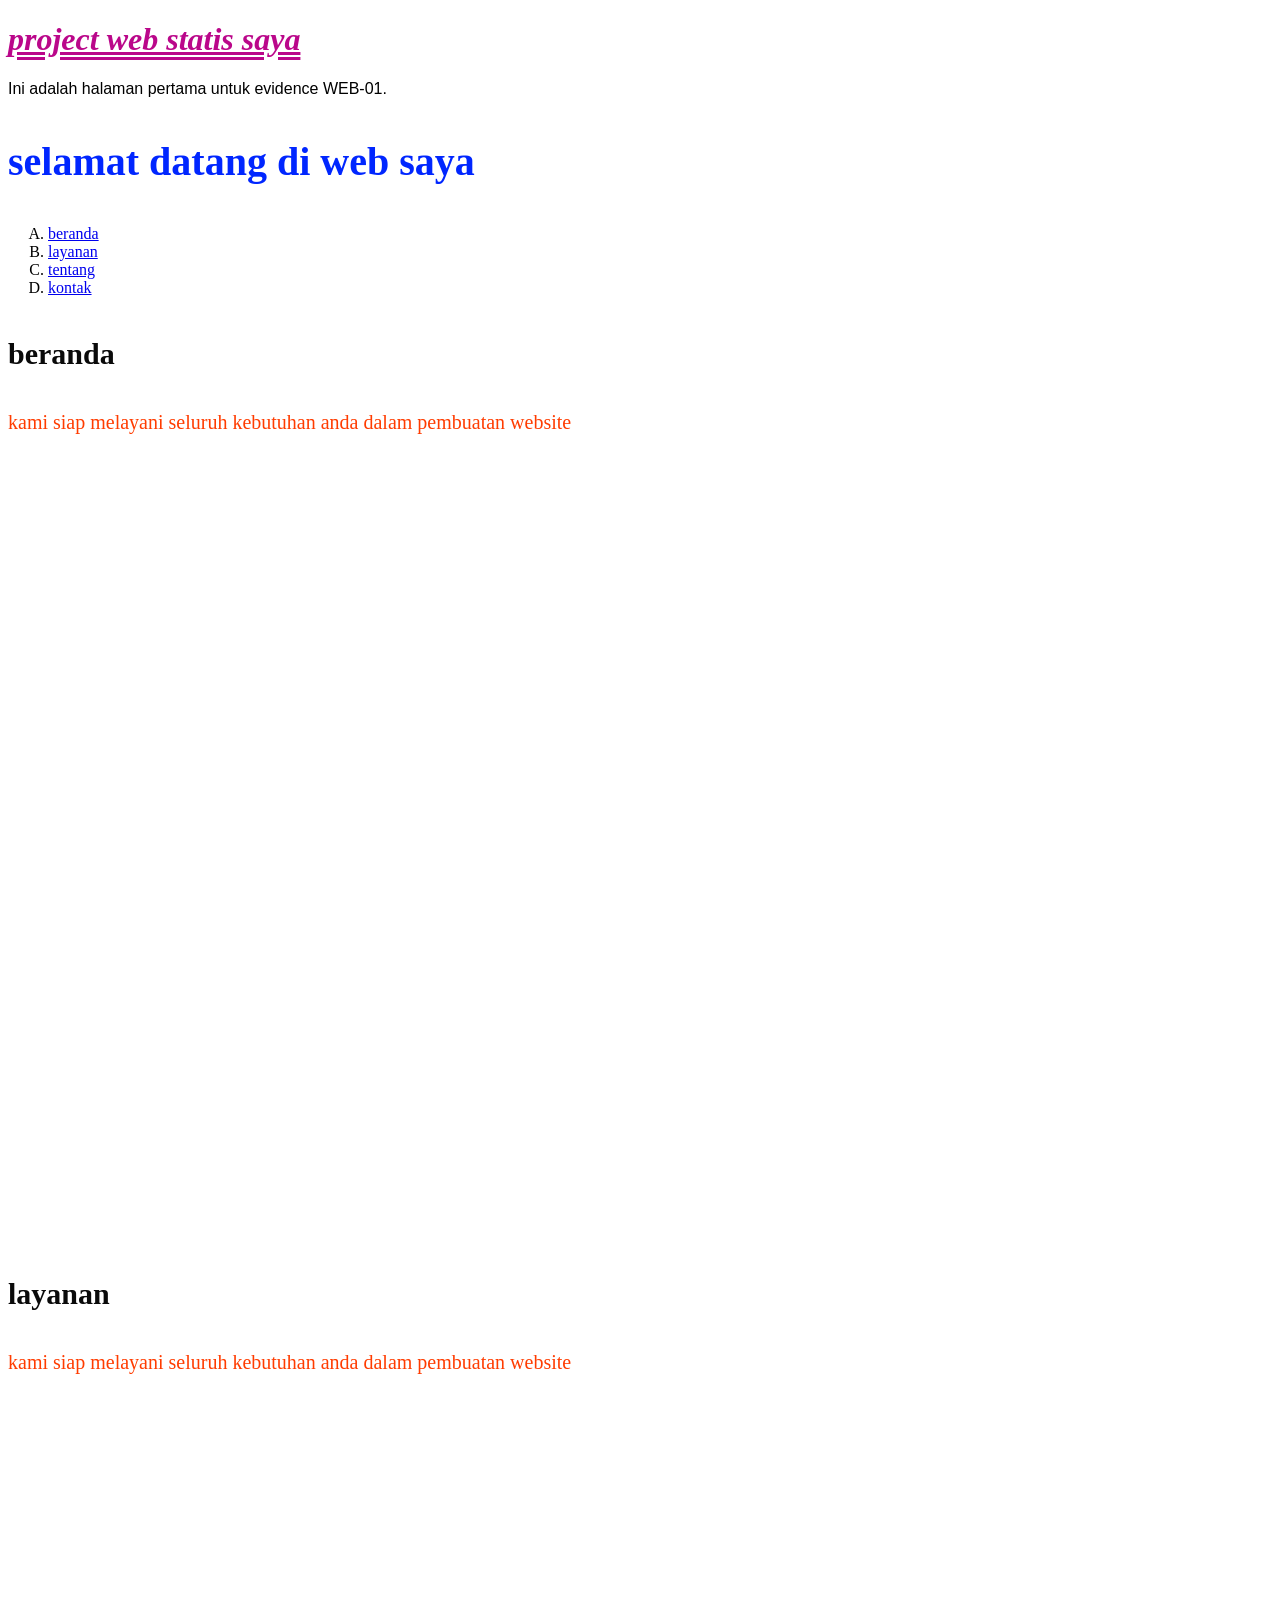
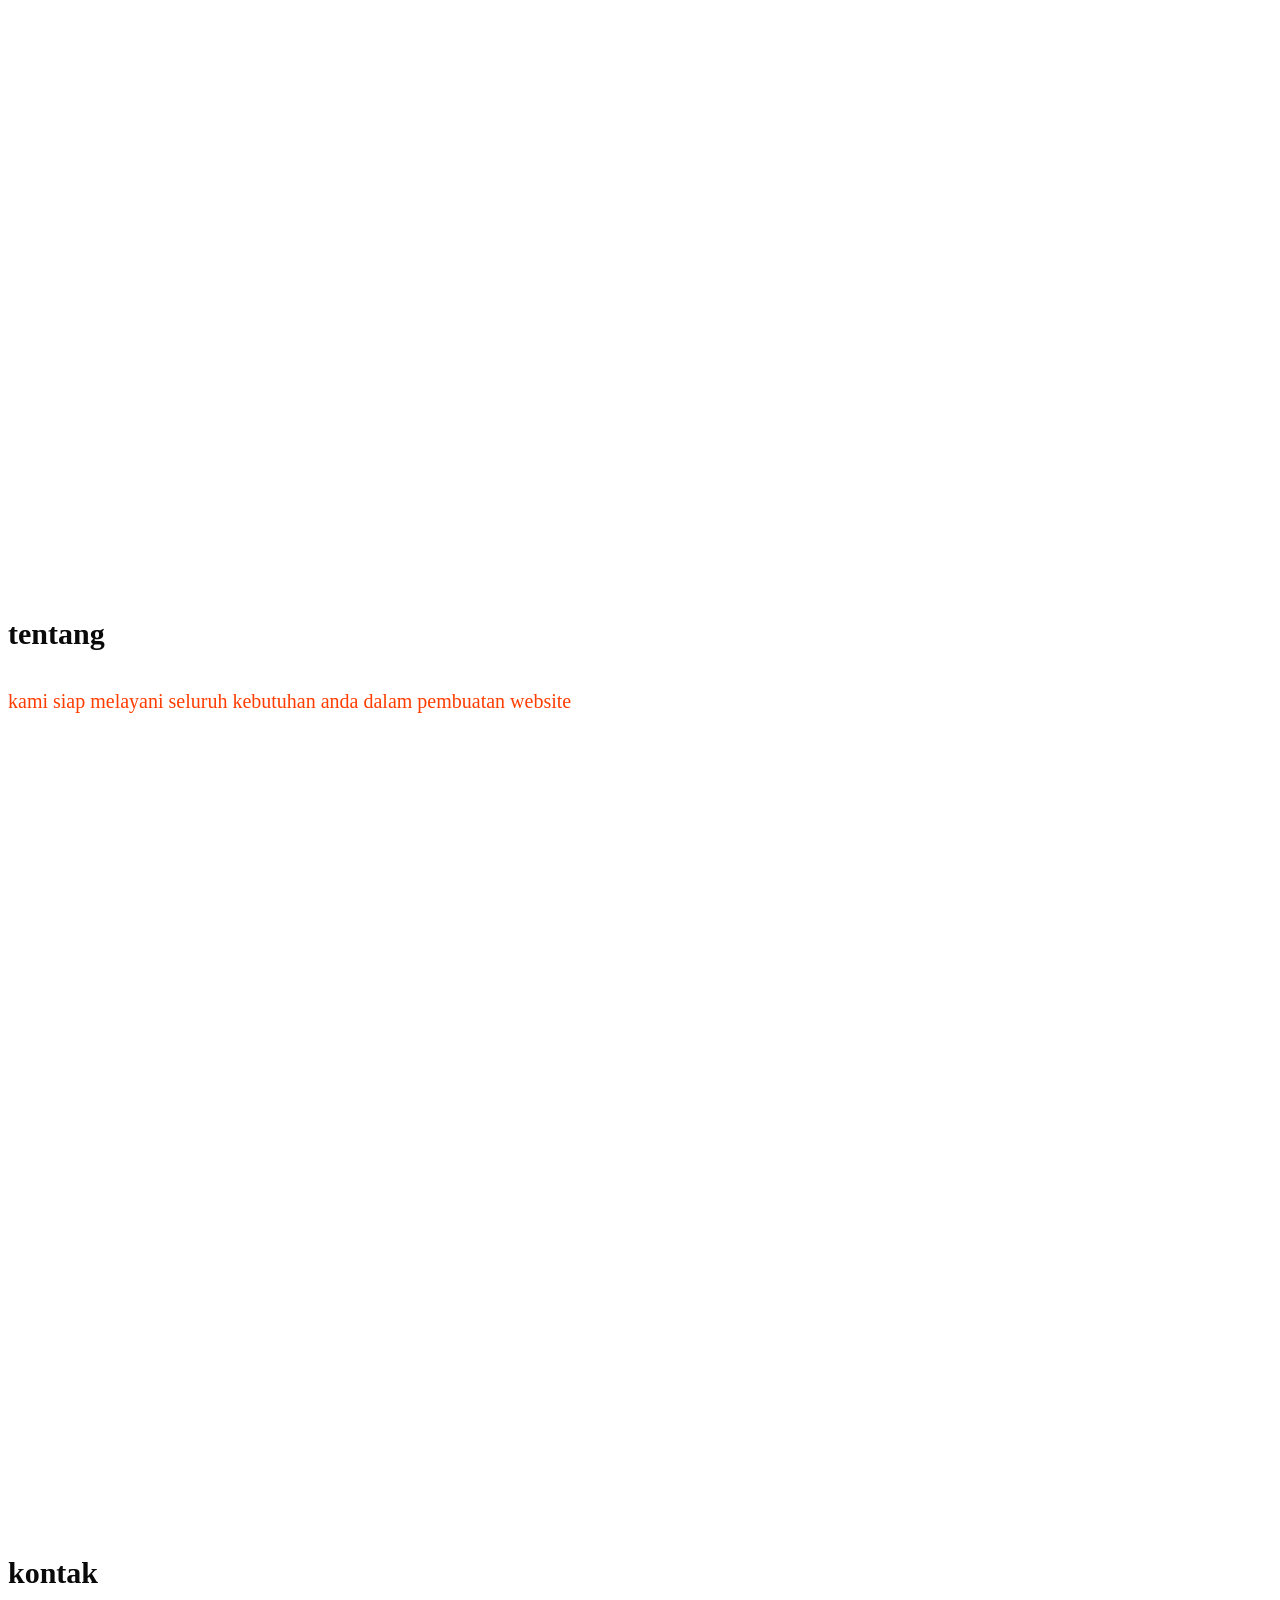
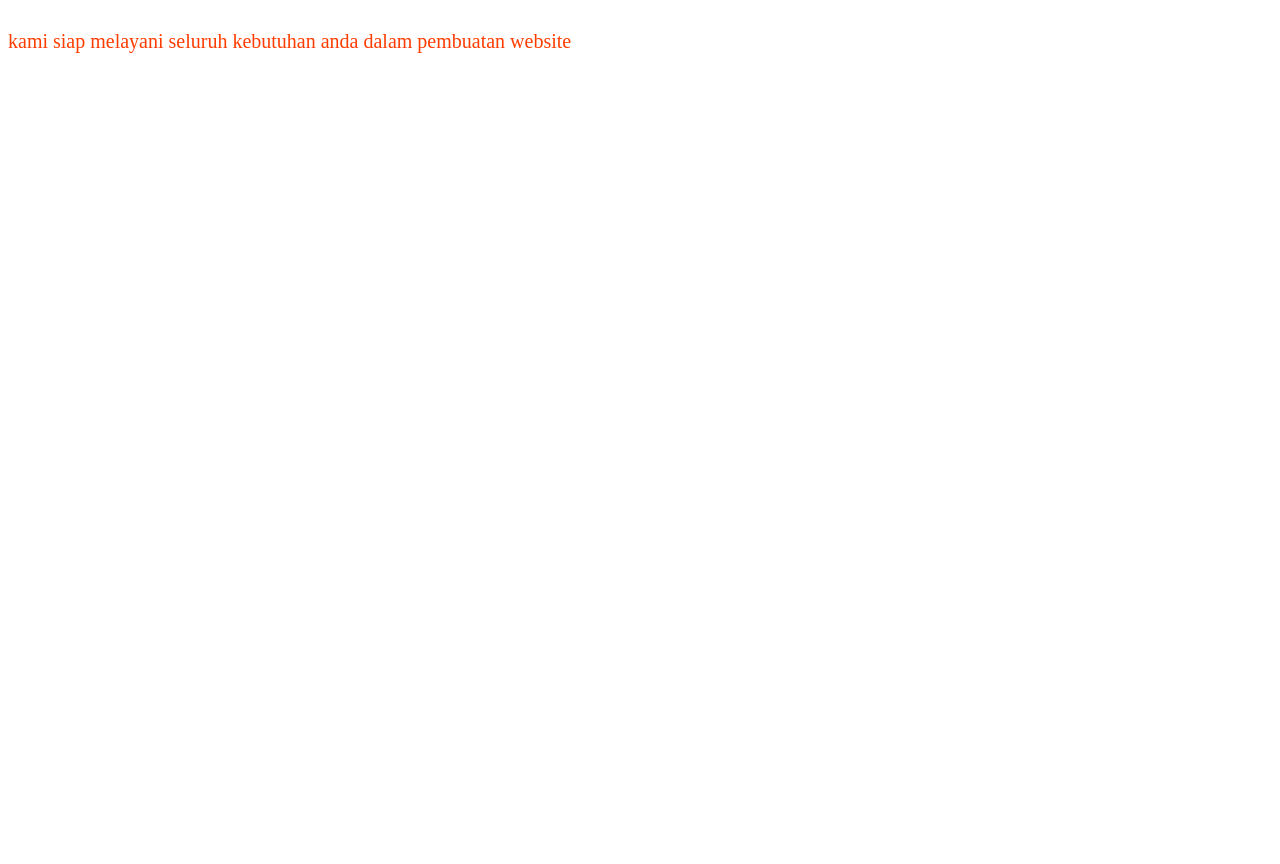
==== index.html @ 2f03455a "pertama: seluruh file saya" ====
<!DOCTYPE html>
<html lang="en">

<head>
    <meta charset="UTF-8">
    <meta name="viewport" content="width=device-width, initial-scale=1.0">
    <title>Project Web Statis agus </title>
    <link rel="stylesheet" href="css/style.css" />
 <style>
        p {
            font-family: 'Franklin Gothic Medium', 'Arial Narrow', Arial, sans-serif;
        }
        h1 {
            text-decoration: double underline ;
        }
    </style> 
</head>

<body>
    <h1 style="color:rgb(186, 7, 138); font-style:italic;">
        project web statis saya </h1>
    <p>Ini adalah halaman pertama untuk evidence WEB-01.</p> 
    <header>
        <h3>selamat datang di web saya</h3>
    </header>
    <nav>
        <ol type="A">
            <li><a href="#beranda">beranda</a></li>
            <li><a href="#layanan">layanan</a></li>
            <li><a href="#tentang">tentang</a></li>
            <li><a href="#kontak">kontak</a></li>
        </ol>
    <nav>




    <main>
        <section id="beranda">
            <h4>beranda</h4>
            <article>kami siap melayani seluruh kebutuhan anda dalam pembuatan website</article>
        </section>
        <section id="layanan">
            <h4>layanan</h4>
            <article>kami siap melayani seluruh kebutuhan anda dalam pembuatan website</article>
        </section>
        <section id="tentang">
            <h4>tentang</h4>
            <article>kami siap melayani seluruh kebutuhan anda dalam pembuatan website</article>
        </section>
        <section id="kontak">
            <h4>kontak</h4>
            <article>kami siap melayani seluruh kebutuhan anda dalam pembuatan website</article>
        </section>
    </main> 



</body>

</html>
---- css/style.css ----
/* p {
font-size: 50px ;
color:rgb(143,5,241);
}  */

    
     /* projrk web statis */



 section {
    min-height: 100vh;
}
h4 { font-size: 30px;
      color: rgb(10, 10, 10);
}
article{ font-size: 20px;
      color: rgb(255, 60, 0);
}
h3  { font-size: 40px;
      color: rgb(0, 38, 255);}   
   




/* PLEXBOX */
  


/* section {
      min-height: 100vh;
}
.kotakputih{
      width: 290px;
      height: 240px;
      background-color:white;
      display: flex;
      justify-content: space-around;
      align-items: flex-start,;
      border-style: solid;
      border-width: 2px;
      border-color: black;
      flex-direction: row;
      flex-wrap: wrap;
}
.kotakmerah {
      width: 30px;
      height: 50px;
      background-color: red;
      border-style: solid;
      flex-direction: row;
      border-width: 2px;
}
.kotakbiru {
      width: 200px;
      height: 50px;
      background-color:blue;
      border-style: solid;
      flex-direction: row;
      border-width: 2px;
}
.kotakkuning  {
      width: 30px;
      height: 50px;
      background-color: rgb(255, 221, 0);
      border-style: solid;
      flex-direction: row;
      border-width: 2px;
}   
.kotakmerah1 {
      width: 170px;
      height: 50px;
      background-color: red;
      border-style: solid;
      flex-direction: row;
      border-width: 2px;
}
.kotakbiru2 {
      width: 30px;
      height: 50px;
      background-color:blue;
      border-style: solid;
      flex-direction: row;
      border-width: 2px;
}
.kotakkuning3  {
      width: 70px;
      height: 50px;
      background-color: rgb(255, 221, 0);
      border-style: solid;
      flex-direction: row;
      border-width: 2px;
}   
.kotakmerah4 {
      width: 30px;
      height: 50px;
      background-color: red;
      border-style: solid;
      flex-direction: row;
      border-width: 2px;
}
.kotakbiru5 {
      width: 60px;
      height: 50px;
      background-color:blue;
      border-style: solid;
      flex-direction: row;
      border-width: 2px;
}
.kotakkuning6  {
      width: 170px;
      height: 50px;
      background-color: rgb(255, 221, 0);
      border-style: solid;
      flex-direction: row;
      border-width: 2px;
}   
.kotakmerah7 {
      width: 60px;
      height: 50px;
      background-color: red;
      border-style: solid;
      flex-direction: row;
      border-width: 2px;
}
.kotakbiru8 {
      width: 30px;
      height: 50px;
      background-color:blue;
      border-style: solid;
      flex-direction: row;
      border-width: 2px;
}
.kotakkuning9  {
      width: 60px;
      height: 50px;
      background-color: rgb(255, 221, 0);
      border-style: solid;
      flex-direction: row;
      border-width: 2px;
}   
.kotakbiru10 {
      width: 30px;
      height: 50px;
      background-color:blue;
      border-style: solid;
      flex-direction: row;
      border-width: 2px;
}
.kotakkuning11 {
      width: 60px;
      height: 50px;
      background-color: rgb(255, 221, 0);
      border-style: solid;
      flex-direction: row;
      border-width: 2px;
}     */




        /* TOKO BUKU */
 


        /* {
            margin: 0;
            padding: 0;
            box-sizing: border-box;
            font-family; 'Segoe UI';
        }

        body {
            background-color: #fff;
            color: #333;
            line-height: 1.6;
        }
        header {
            display: flex;
            justify-content: space-between;
            align-items: center;
            padding: 15px 40px;
            border-bottom: 1px solid #e0e0e0;
        }

        header h1 {
            font-size: 18px;
            font-weight: 600;
        }

        nav a {
            text-decoration: none;
            color: #1a5fa3;
            margin-left: 20px;
            font-size: 15px;
        }

        nav a:hover {
            text-decoration: underline;
        }
        main {
            padding: 30px 40px;
            max-width: 1000px;
            margin: auto;
        }

        main h2 {
            font-size: 22px;
            margin-bottom: 10px;
        }

        main p {
            color: #555;
            margin-bottom: 20px;
        }

    
        .kategori {
            margin-bottom: 25px;
        }

        .kategori h3 {
            font-size: 16px;
            margin-bottom: 8px;
        }

        .kategori ul {
            margin-left: 20px;
        }

        .kategori li {
            color: #555;
            margin-bottom: 5px;
        }

     
        .buku-pilihan h3 {
            font-size: 16px;
            margin-bottom: 15px;
        }

        .grid-buku {
            display: grid;
            grid-template-columns: repeat(3, 1fr);
            gap: 20px;
        }

        .card {
            background-color: #f9f9f9;
            padding: 15px;
            border-radius: 8px;
        }

        .card h4 {
            font-size: 15px;
            margin-bottom: 5px;
        }

        .card p {
            font-size: 14px;
            color: #666;
            margin-bottom: 12px;
        }

        .btn-beli {
            width: 100%;
            padding: 8px;
            border: 1px solid #ccc;
            background-color: #fff;
            border-radius: 6px;
            cursor: pointer;
            font-size: 14px;
        }

        .btn-beli:hover {
            background-color: #f0f0f0;
        }
        footer {
            text-align: center;
            padding: 15px;
            border-top: 1px solid #e0e0e0;
            font-size: 13px;
            color: #777;
            margin-top: 30px;
        }
     */
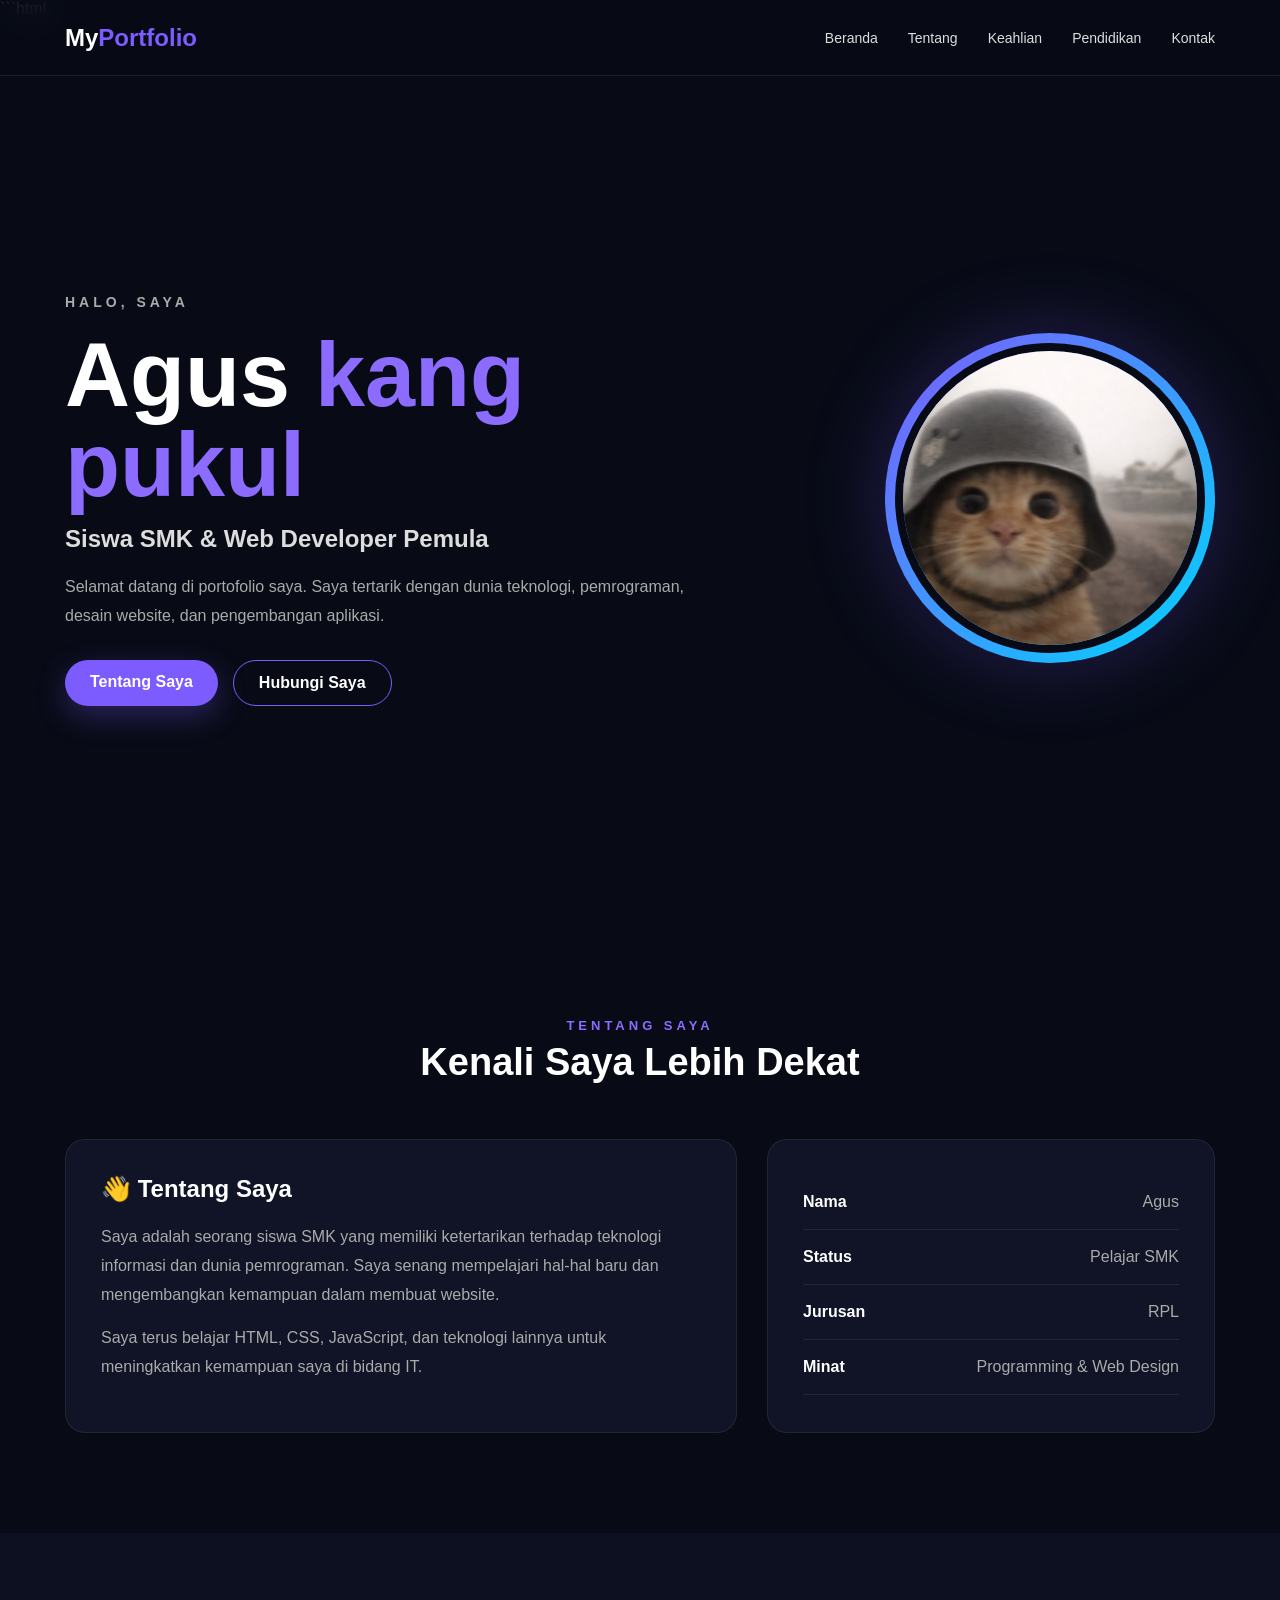
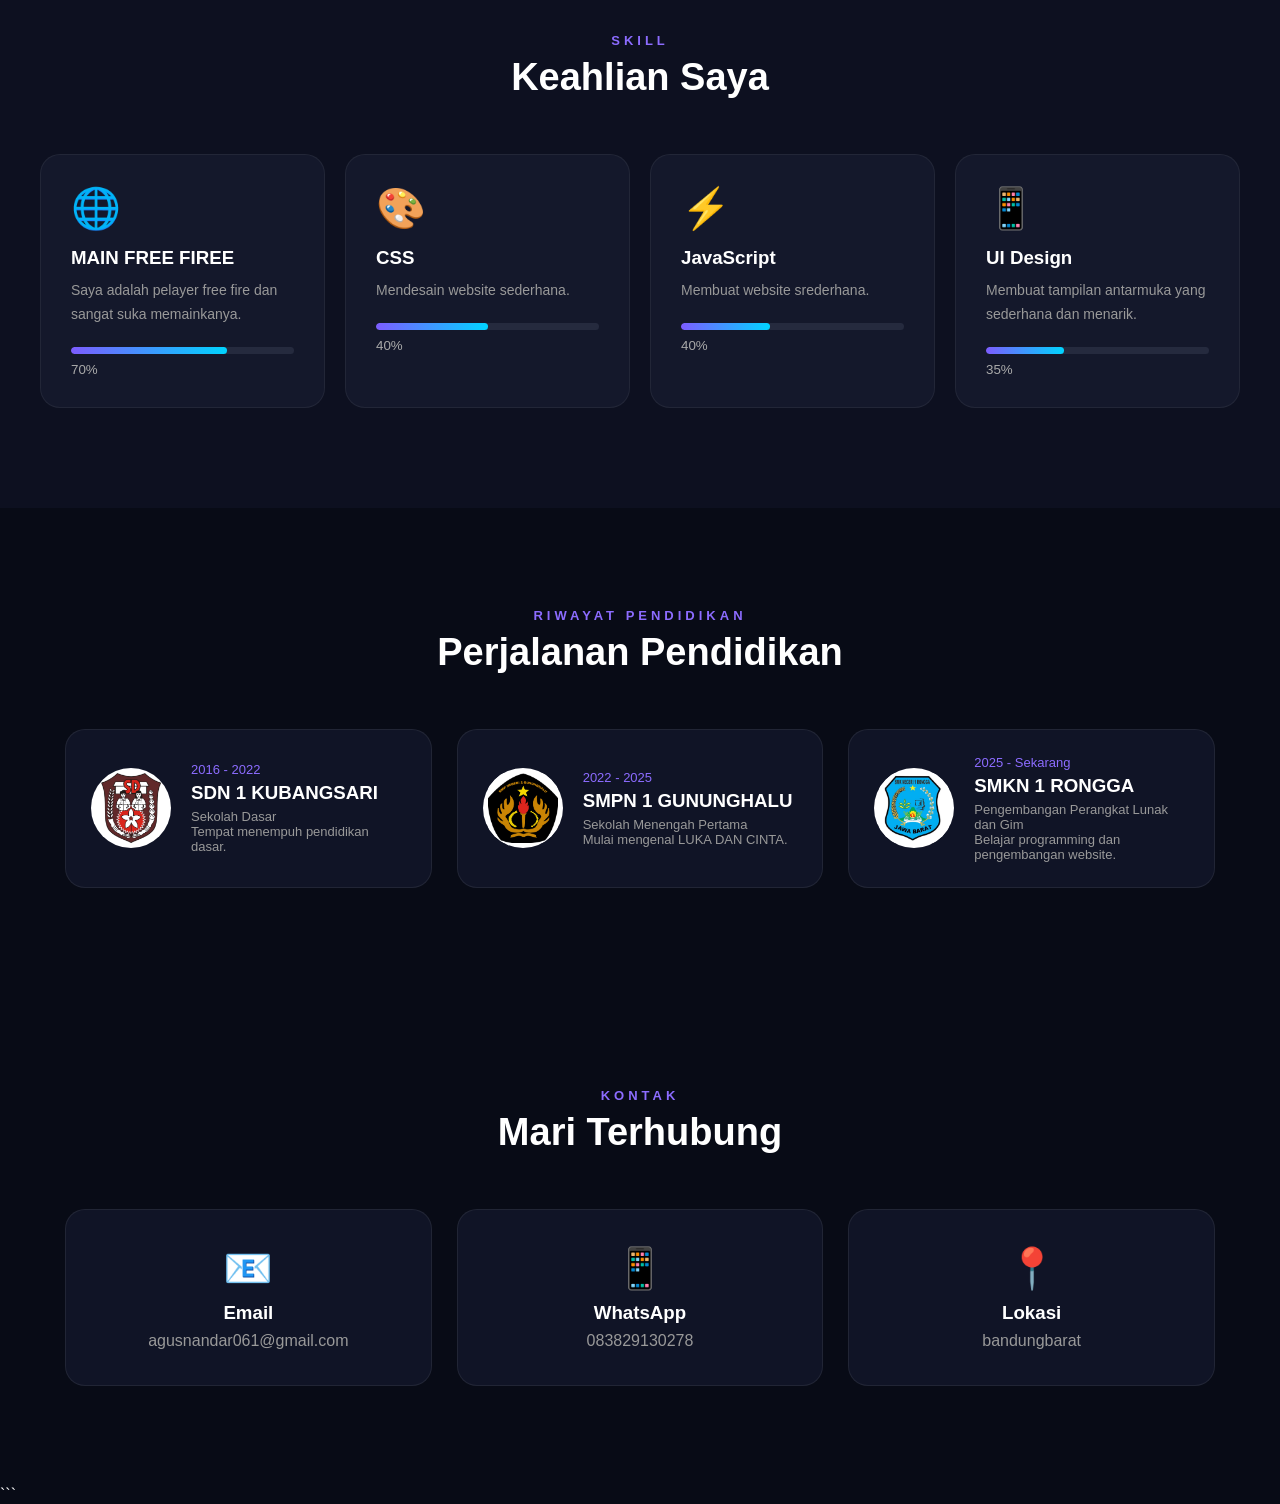
==== commit 82fabee5: "Rename portfolio.html to index.html" ====
--- a/index.html
+++ b/index.html
@@ -1,62 +1,252 @@
+```html
 <!DOCTYPE html>
-<html lang="en">
-
+<html lang="id">
 <head>
     <meta charset="UTF-8">
     <meta name="viewport" content="width=device-width, initial-scale=1.0">
-    <title>Project Web Statis agus </title>
-    <link rel="stylesheet" href="css/style.css" />
- <style>
-        p {
-            font-family: 'Franklin Gothic Medium', 'Arial Narrow', Arial, sans-serif;
-        }
-        h1 {
-            text-decoration: double underline ;
-        }
-    </style> 
+    <title>Portofolio Saya</title>
+
+    <!-- Google Font -->
+    <link rel="preconnect" href="https://fonts.googleapis.com">
+    <link rel="preconnect" href="https://fonts.gstatic.com" crossorigin>
+    <link href="https://fonts.googleapis.com/css2?family=Poppins:wght@300;400;500;600;700;800&display=swap" rel="stylesheet">
+
+    <!-- CSS -->
+    <link rel="stylesheet" href="css/potopolio.css">
 </head>
 
 <body>
-    <h1 style="color:rgb(186, 7, 138); font-style:italic;">
-        project web statis saya </h1>
-    <p>Ini adalah halaman pertama untuk evidence WEB-01.</p> 
+
+    <!-- Navbar -->
     <header>
-        <h3>selamat datang di web saya</h3>
+        <nav class="navbar">
+            <div class="logo">My<span>Portfolio</span></div>
+
+            <ul class="nav-menu">
+                <li><a href="#home">Beranda</a></li>
+                <li><a href="#about">Tentang</a></li>
+                <li><a href="#skills">Keahlian</a></li>
+                <li><a href="#education">Pendidikan</a></li>
+                <li><a href="#contact">Kontak</a></li>
+            </ul>
+        </nav>
     </header>
-    <nav>
-        <ol type="A">
-            <li><a href="#beranda">beranda</a></li>
-            <li><a href="#layanan">layanan</a></li>
-            <li><a href="#tentang">tentang</a></li>
-            <li><a href="#kontak">kontak</a></li>
-        </ol>
-    <nav>
-
-
-
-
-    <main>
-        <section id="beranda">
-            <h4>beranda</h4>
-            <article>kami siap melayani seluruh kebutuhan anda dalam pembuatan website</article>
-        </section>
-        <section id="layanan">
-            <h4>layanan</h4>
-            <article>kami siap melayani seluruh kebutuhan anda dalam pembuatan website</article>
-        </section>
-        <section id="tentang">
-            <h4>tentang</h4>
-            <article>kami siap melayani seluruh kebutuhan anda dalam pembuatan website</article>
-        </section>
-        <section id="kontak">
-            <h4>kontak</h4>
-            <article>kami siap melayani seluruh kebutuhan anda dalam pembuatan website</article>
-        </section>
-    </main> 
-
-
+
+    <!-- Hero -->
+    <section id="home" class="hero">
+        <div class="hero-text">
+            <p class="small-title">HALO, SAYA</p>
+
+            <h1>Agus <span>kang pukul</span></h1>
+
+            <h2>Siswa SMK & Web Developer Pemula</h2>
+
+            <p>
+                Selamat datang di portofolio saya.
+                Saya tertarik dengan dunia teknologi, pemrograman,
+                desain website, dan pengembangan aplikasi.
+            </p>
+
+            <div class="hero-buttons">
+                <a href="#about" class="btn primary">Tentang Saya</a>
+                <a href="#contact" class="btn secondary">Hubungi Saya</a>
+            </div>
+        </div>
+
+        <div class="hero-image">
+            <div class="image-circle">
+                <img src="assets/img/download (11).jfif" alt="Foto Profil">
+            </div>
+        </div>
+    </section>
+
+    <!-- Tentang -->
+    <section id="about" class="section">
+        <div class="section-title">
+            <p>TENTANG SAYA</p>
+            <h2>Kenali Saya Lebih Dekat</h2>
+        </div>
+
+        <div class="about-content">
+            <div class="about-card">
+                <h3>👋 Tentang Saya</h3>
+
+                <p>
+                    Saya adalah seorang siswa SMK yang memiliki ketertarikan
+                    terhadap teknologi informasi dan dunia pemrograman.
+                    Saya senang mempelajari hal-hal baru dan mengembangkan
+                    kemampuan dalam membuat website.
+                </p>
+
+                <p>
+                    Saya terus belajar HTML, CSS, JavaScript, dan teknologi
+                    lainnya untuk meningkatkan kemampuan saya di bidang IT.
+                </p>
+            </div>
+
+            <div class="info-card">
+                <div class="info">
+                    <strong>Nama</strong>
+                    <span>Agus</span>
+                </div>
+
+                <div class="info">
+                    <strong>Status</strong>
+                    <span>Pelajar SMK</span>
+                </div>
+
+                <div class="info">
+                    <strong>Jurusan</strong>
+                    <span>RPL</span>
+                </div>
+
+                <div class="info">
+                    <strong>Minat</strong>
+                    <span>Programming & Web Design</span>
+                </div>
+            </div>
+        </div>
+    </section>
+
+    <!-- Keahlian -->
+    <section id="skills" class="section dark-section">
+        <div class="section-title">
+            <p>SKILL</p>
+            <h2>Keahlian Saya</h2>
+        </div>
+
+        <div class="skills-container">
+
+            <div class="skill-card">
+                <div class="skill-icon">🌐</div>
+                <h3>MAIN FREE FIREE</h3>
+                <p>Saya adalah pelayer free fire dan sangat suka memainkanya.</p>
+
+                <div class="progress">
+                    <span style="width: 70%;"></span>
+                </div>
+                <small>70%</small>
+            </div>
+
+            <div class="skill-card">
+                <div class="skill-icon">🎨</div>
+                <h3>CSS</h3>
+                <p>Mendesain website sederhana.</p>
+
+                <div class="progress">
+                    <span style="width: 50%;"></span>
+                </div>
+                <small>40%</small>
+            </div>
+
+            <div class="skill-card">
+                <div class="skill-icon">⚡</div>
+                <h3>JavaScript</h3>
+                <p>Membuat website srederhana.</p>
+
+                <div class="progress">
+                    <span style="width: 40%;"></span>
+                </div>
+                <small>40%</small>
+            </div>
+
+            <div class="skill-card">
+                <div class="skill-icon">📱</div>
+                <h3>UI Design</h3>
+                <p>Membuat tampilan antarmuka yang sederhana dan menarik.</p>
+
+                <div class="progress">
+                    <span style="width: 35%;"></span>
+                </div>
+                <small>35%</small>
+            </div>
+
+        </div>
+    </section>
+
+    <!-- Pendidikan -->
+    <section id="education" class="section">
+        <div class="section-title">
+            <p>RIWAYAT PENDIDIKAN</p>
+            <h2>Perjalanan Pendidikan</h2>
+        </div>
+
+        <div class="education-container">
+
+            <div class="education-card">
+                <div class="school-logo">
+                    <img src="assets/img/download (122).png" alt="Logo SD">
+                </div>
+
+                <div>
+                    <span class="year">2016 - 2022</span>
+                    <h3>SDN 1 KUBANGSARI</h3>
+                    <p>Sekolah Dasar</p>
+                    <p>Tempat menempuh pendidikan dasar.</p>
+                </div>
+            </div>
+
+            <div class="education-card">
+                <div class="school-logo">
+                    <img src="assets - Copy/img/imagessssss.png" alt="Logo SMP">
+                </div>
+
+                <div>
+                    <span class="year">2022 - 2025</span>
+                    <h3>SMPN 1 GUNUNGHALU</h3>
+                    <p>Sekolah Menengah Pertama</p>
+                    <p>Mulai mengenal LUKA DAN CINTA.</p>
+                </div>
+            </div>
+
+            <div class="education-card">
+                <div class="school-logo">
+                    <img src="assets/img/images (1).jfif" alt="Logo SMK">
+                </div>
+
+                <div>
+                    <span class="year">2025 - Sekarang</span>
+                    <h3>SMKN 1 RONGGA</h3>
+                    <p>Pengembangan Perangkat Lunak dan Gim</p>
+                    <p>Belajar programming dan pengembangan website.</p>
+                </div>
+            </div>
+
+        </div>
+    </section>
+
+    <!-- Kontak -->
+    <section id="contact" class="section contact-section">
+        <div class="section-title">
+            <p>KONTAK</p>
+            <h2>Mari Terhubung</h2>
+        </div>
+
+        <div class="contact-container">
+
+            <div class="contact-card">
+                <div class="contact-icon">📧</div>
+                <h3>Email</h3>
+                <p>agusnandar061@gmail.com</p>
+            </div>
+
+            <div class="contact-card">
+                <div class="contact-icon">📱</div>
+                <h3>WhatsApp</h3>
+                <p>083829130278</p>
+            </div>
+
+            <div class="contact-card">
+                <div class="contact-icon">📍</div>
+                <h3>Lokasi</h3>
+                <p>bandungbarat</p>
+            </div>
+
+        </div>
+    </section>
+
+   
 
 </body>
-
-</html>  
-
+</html>
+```
--- a/css/potopolio.css
+++ b/css/potopolio.css
@@ -0,0 +1,486 @@
+
+* {
+    margin: 0;
+    padding: 0;
+    box-sizing: border-box;
+    scroll-behavior: smooth;
+}
+
+body {
+    font-family: "Poppins", sans-serif;
+    background: #080b16;
+    color: #fff;
+}
+
+/* ================= NAVBAR ================= */
+
+header {
+    position: fixed;
+    width: 100%;
+    top: 0;
+    z-index: 1000;
+    background: rgba(8, 11, 22, 0.85);
+    backdrop-filter: blur(15px);
+    border-bottom: 1px solid rgba(255,255,255,0.08);
+}
+
+.navbar {
+    max-width: 1200px;
+    margin: auto;
+    height: 75px;
+    display: flex;
+    justify-content: space-between;
+    align-items: center;
+    padding: 0 25px;
+}
+
+.logo {
+    font-size: 24px;
+    font-weight: 800;
+}
+
+.logo span {
+    color: #7c5cff;
+}
+
+.nav-menu {
+    display: flex;
+    gap: 30px;
+    list-style: none;
+}
+
+.nav-menu a {
+    color: #ddd;
+    text-decoration: none;
+    font-size: 14px;
+    transition: .3s;
+}
+
+.nav-menu a:hover {
+    color: #8c6cff;
+}
+
+/* ================= HERO ================= */
+
+.hero {
+    min-height: 100vh;
+    max-width: 1200px;
+    margin: auto;
+    padding: 130px 25px 70px;
+
+    display: flex;
+    align-items: center;
+    justify-content: space-between;
+    gap: 60px;
+}
+
+.hero-text {
+    max-width: 650px;
+    animation: slideLeft 1s ease;
+}
+
+.small-title {
+    color: #8c6cff;
+    letter-spacing: 4px;
+    font-size: 14px;
+    font-weight: 600;
+}
+
+.hero h1 {
+    font-size: clamp(50px, 8vw, 90px);
+    line-height: 1;
+    margin: 15px 0;
+}
+
+.hero h1 span {
+    color: #8c6cff;
+}
+
+.hero h2 {
+    font-size: 24px;
+    color: #ddd;
+    margin-bottom: 20px;
+}
+
+.hero p {
+    color: #aaa;
+    line-height: 1.8;
+}
+
+.hero-buttons {
+    display: flex;
+    gap: 15px;
+    margin-top: 30px;
+}
+
+.btn {
+    display: inline-block;
+    padding: 13px 25px;
+    border-radius: 30px;
+    text-decoration: none;
+    font-weight: 600;
+    transition: .3s;
+}
+
+.primary {
+    background: #7c5cff;
+    color: white;
+    box-shadow: 0 10px 30px rgba(124,92,255,.3);
+}
+
+.primary:hover {
+    transform: translateY(-4px);
+}
+
+.secondary {
+    border: 1px solid #7c5cff;
+    color: white;
+}
+
+.secondary:hover {
+    background: #7c5cff;
+}
+
+.hero-image {
+    animation: floating 4s ease-in-out infinite;
+}
+
+.image-circle {
+    width: 330px;
+    height: 330px;
+    padding: 10px;
+    border-radius: 50%;
+    background: linear-gradient(135deg, #7c5cff, #00d4ff);
+    box-shadow: 0 0 80px rgba(124,92,255,.25);
+}
+
+.image-circle img {
+    width: 100%;
+    height: 100%;
+    border-radius: 50%;
+    object-fit: cover;
+    border: 8px solid #080b16;
+}
+
+/* ================= SECTION ================= */
+
+.section {
+    max-width: 1200px;
+    margin: auto;
+    padding: 100px 25px;
+}
+
+.section-title {
+    text-align: center;
+    margin-bottom: 55px;
+}
+
+.section-title p {
+    color: #8c6cff;
+    font-size: 13px;
+    letter-spacing: 4px;
+    font-weight: 600;
+}
+
+.section-title h2 {
+    font-size: 38px;
+    margin-top: 8px;
+}
+
+/* ================= ABOUT ================= */
+
+.about-content {
+    display: grid;
+    grid-template-columns: 1.5fr 1fr;
+    gap: 30px;
+}
+
+.about-card,
+.info-card {
+    padding: 35px;
+    border-radius: 20px;
+    background: #101426;
+    border: 1px solid rgba(255,255,255,.07);
+}
+
+.about-card h3 {
+    margin-bottom: 20px;
+    font-size: 24px;
+}
+
+.about-card p {
+    color: #aaa;
+    line-height: 1.8;
+    margin-bottom: 15px;
+}
+
+.info {
+    padding: 18px 0;
+    display: flex;
+    justify-content: space-between;
+    border-bottom: 1px solid rgba(255,255,255,.08);
+}
+
+.info span {
+    color: #aaa;
+    text-align: right;
+}
+
+/* ================= SKILLS ================= */
+
+.dark-section {
+    max-width: none;
+    background: #0d1020;
+}
+
+.skills-container {
+    max-width: 1200px;
+    margin: auto;
+    display: grid;
+    grid-template-columns: repeat(4, 1fr);
+    gap: 20px;
+}
+
+.skill-card {
+    padding: 30px;
+    background: #14182b;
+    border-radius: 20px;
+    border: 1px solid rgba(255,255,255,.06);
+    transition: .4s;
+}
+
+.skill-card:hover {
+    transform: translateY(-10px);
+    border-color: #7c5cff;
+}
+
+.skill-icon {
+    font-size: 40px;
+    margin-bottom: 15px;
+}
+
+.skill-card h3 {
+    margin-bottom: 10px;
+}
+
+.skill-card p {
+    color: #999;
+    font-size: 14px;
+    line-height: 1.7;
+}
+
+.progress {
+    height: 7px;
+    background: #252a3e;
+    border-radius: 20px;
+    margin-top: 20px;
+    overflow: hidden;
+}
+
+.progress span {
+    height: 100%;
+    display: block;
+    background: linear-gradient(90deg, #7c5cff, #00d4ff);
+    border-radius: 20px;
+}
+
+.skill-card small {
+    display: block;
+    margin-top: 8px;
+    color: #aaa;
+}
+
+/* ================= EDUCATION ================= */
+
+.education-container {
+    display: grid;
+    grid-template-columns: repeat(3, 1fr);
+    gap: 25px;
+}
+
+.education-card {
+    display: flex;
+    align-items: center;
+    gap: 20px;
+    padding: 25px;
+    background: #101426;
+    border-radius: 20px;
+    border: 1px solid rgba(255,255,255,.07);
+    transition: .4s;
+}
+
+.education-card:hover {
+    transform: translateY(-8px);
+    box-shadow: 0 15px 40px rgba(0,0,0,.3);
+}
+
+.school-logo {
+    min-width: 80px;
+    height: 80px;
+    border-radius: 50%;
+    background: white;
+    display: flex;
+    justify-content: center;
+    align-items: center;
+    overflow: hidden;
+}
+
+.school-logo img {
+    width: 70px;
+    height: 70px;
+    object-fit: contain;
+}
+
+.year {
+    color: #8c6cff;
+    font-size: 13px;
+}
+
+.education-card h3 {
+    margin: 5px 0;
+}
+
+.education-card p {
+    color: #999;
+    font-size: 13px;
+}
+
+/* ================= CONTACT ================= */
+
+.contact-section {
+    text-align: center;
+}
+
+.contact-container {
+    display: grid;
+    grid-template-columns: repeat(3, 1fr);
+    gap: 25px;
+}
+
+.contact-card {
+    padding: 35px;
+    background: #101426;
+    border-radius: 20px;
+    border: 1px solid rgba(255,255,255,.07);
+    transition: .3s;
+}
+
+.contact-card:hover {
+    transform: translateY(-8px);
+    border-color: #7c5cff;
+}
+
+.contact-icon {
+    font-size: 40px;
+    margin-bottom: 10px;
+}
+
+.contact-card p {
+    color: #999;
+    margin-top: 8px;
+}
+
+/* ================= FOOTER ================= */
+
+footer {
+    text-align: center;
+    padding: 30px;
+    background: #050710;
+    color: #777;
+    font-size: 13px;
+}
+
+/* ================= ANIMATION ================= */
+
+@keyframes floating {
+    0%, 100% {
+        transform: translateY(0);
+    }
+
+    50% {
+        transform: translateY(-15px);
+    }
+}
+
+@keyframes slideLeft {
+    from {
+        opacity: 0;
+        transform: translateX(-50px);
+    }
+
+    to {
+        opacity: 1;
+        transform: translateX(0);
+    }
+}
+
+/* ================= RESPONSIVE ================= */
+
+@media (max-width: 900px) {
+
+    .nav-menu {
+        gap: 12px;
+    }
+
+    .hero {
+        flex-direction: column-reverse;
+        text-align: center;
+    }
+
+    .hero-buttons {
+        justify-content: center;
+    }
+
+    .skills-container {
+        grid-template-columns: repeat(2, 1fr);
+    }
+
+    .education-container {
+        grid-template-columns: 1fr;
+    }
+
+    .about-content {
+        grid-template-columns: 1fr;
+    }
+
+    .contact-container {
+        grid-template-columns: 1fr;
+    }
+}
+
+@media (max-width: 600px) {
+
+    .navbar {
+        height: auto;
+        padding: 18px;
+        flex-direction: column;
+        gap: 15px;
+    }
+
+    .nav-menu {
+        flex-wrap: wrap;
+        justify-content: center;
+    }
+
+    .hero {
+        padding-top: 160px;
+    }
+
+    .image-circle {
+        width: 250px;
+        height: 250px;
+    }
+
+    .hero h1 {
+        font-size: 55px;
+    }
+
+    .skills-container {
+        grid-template-columns: 1fr;
+    }
+
+    .section-title h2 {
+        font-size: 30px;
+    }
+}
+
